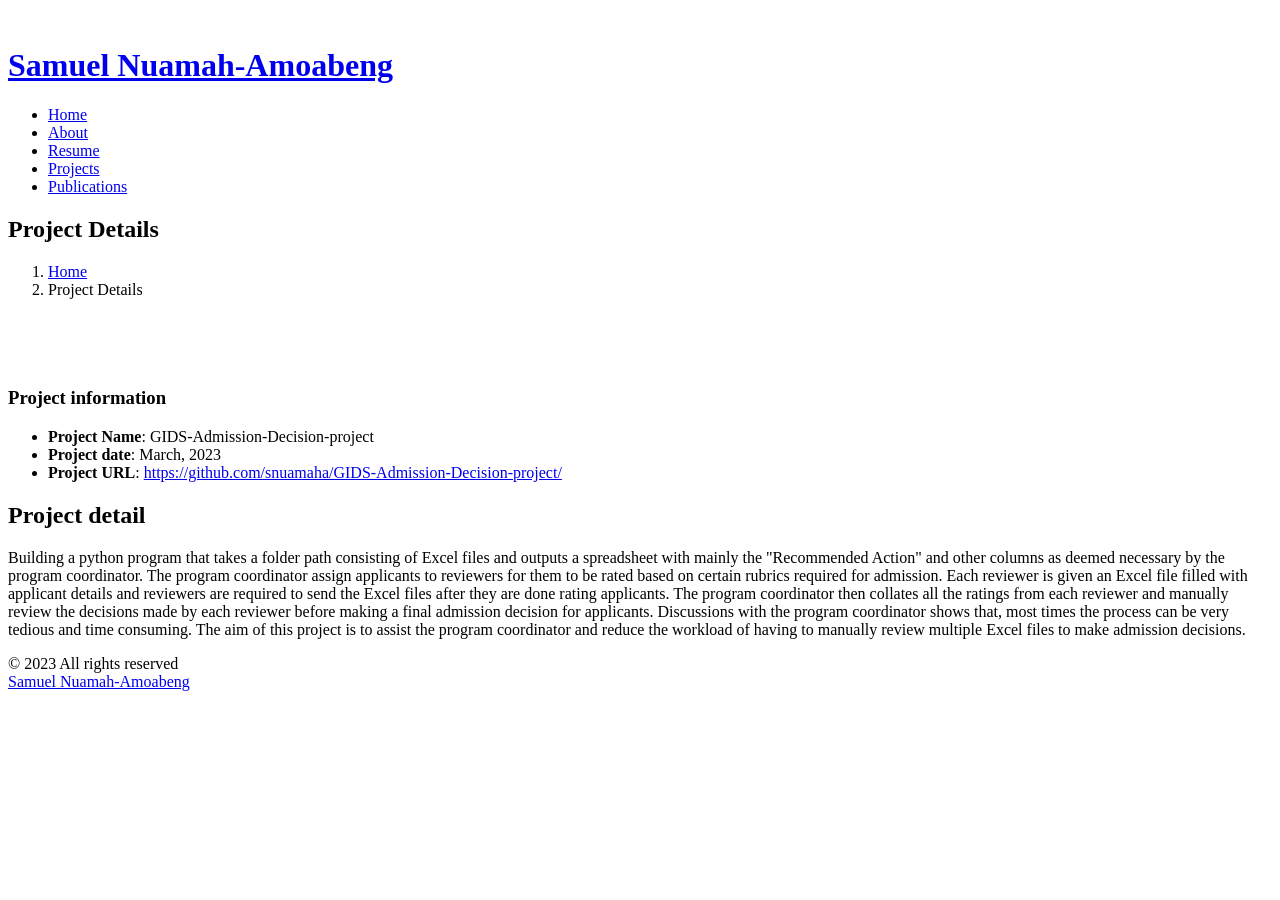
==== portfolio-details.html @ 4b8de4b2 "Add files via upload" ====
<!DOCTYPE html>
<html lang="en">

<head>
  <meta charset="utf-8">
  <meta content="width=device-width, initial-scale=1.0" name="viewport">

  <title>Portfolio Details - iPortfolio Bootstrap Template</title>
  <meta content="" name="description">
  <meta content="" name="keywords">

  <!-- Favicons -->
  <link href="assets/img/favicon.png" rel="icon">
  <link href="assets/img/apple-touch-icon.png" rel="apple-touch-icon">

  <!-- Google Fonts -->
  <link href="https://fonts.googleapis.com/css?family=Open+Sans:300,300i,400,400i,600,600i,700,700i|Raleway:300,300i,400,400i,500,500i,600,600i,700,700i|Poppins:300,300i,400,400i,500,500i,600,600i,700,700i" rel="stylesheet">

  <!-- Vendor CSS Files -->
  <link href="assets/vendor/aos/aos.css" rel="stylesheet">
  <link href="assets/vendor/bootstrap/css/bootstrap.min.css" rel="stylesheet">
  <link href="assets/vendor/bootstrap-icons/bootstrap-icons.css" rel="stylesheet">
  <link href="assets/vendor/boxicons/css/boxicons.min.css" rel="stylesheet">
  <link href="assets/vendor/glightbox/css/glightbox.min.css" rel="stylesheet">
  <link href="assets/vendor/swiper/swiper-bundle.min.css" rel="stylesheet">

  <!-- Template Main CSS File -->
  <link href="assets/css/style.css" rel="stylesheet">

  <!-- =======================================================
  * Template Name: iPortfolio
  * Updated: May 30 2023 with Bootstrap v5.3.0
  * Template URL: https://bootstrapmade.com/iportfolio-bootstrap-portfolio-websites-template/
  * Author: BootstrapMade.com
  * License: https://bootstrapmade.com/license/
  ======================================================== -->
</head>

<body>

  <!-- ======= Mobile nav toggle button ======= -->
  <i class="bi bi-list mobile-nav-toggle d-xl-none"></i>

  <!-- ======= Header ======= -->
  <header id="header">
    <div class="d-flex flex-column">

      <div class="profile">
        <img src="assets/img/profile-img.jpg" alt="" class="img-fluid rounded-circle">
        <h1 class="text-light"><a href="index.html">Samuel Nuamah-Amoabeng</a></h1>
        <div class="social-links mt-3 text-center">
          <a href="#" class="twitter"><i class="bx bxl-twitter"></i></a>
          <!-- <a href="#" class="facebook"><i class="bx bxl-facebook"></i></a> -->
          <a href="#" class="instagram"><i class="bx bxl-instagram"></i></a>
          <!-- <a href="#" class="google-plus"><i class="bx bxl-skype"></i></a> -->
          <a href="#" class="linkedin"><i class="bx bxl-linkedin"></i></a>
        </div>
      </div>

      <nav id="navbar" class="nav-menu navbar">
        <ul>
          <li><a href="#hero" class="nav-link scrollto active"><i class="bx bx-home"></i> <span>Home</span></a></li>
          <li><a href="#about" class="nav-link scrollto"><i class="bx bx-user"></i> <span>About</span></a></li>
          <li><a href="#resume" class="nav-link scrollto"><i class="bx bx-file-blank"></i> <span>Resume</span></a></li>
          <li><a href="#projects" class="nav-link scrollto"><i class="bx bx-book-content"></i> <span>Projects</span></a></li>
          <li><a href="#publications" class="nav-link scrollto"><i class="bx bx-server"></i> <span>Publications</span></a></li>
          <!-- <li><a href="#contact" class="nav-link scrollto"><i class="bx bx-envelope"></i> <span>Contact</span></a></li> -->
        </ul>
      </nav><!-- .nav-menu -->
    </div>
  </header><!-- End Header -->

  <main id="main">

    <!-- ======= Breadcrumbs ======= -->
    <section id="breadcrumbs" class="breadcrumbs">
      <div class="container">

        <div class="d-flex justify-content-between align-items-center">
          <h2>Project Details</h2>
          <ol>
            <li><a href="index.html">Home</a></li>
            <li>Project Details</li>
          </ol>
        </div>

      </div>
    </section><!-- End Breadcrumbs -->

    <!-- ======= Portfolio Details Section ======= -->
    <section id="projects-details" class="projects-details">
      <div class="container">

        <div class="row gy-4">

            <div class="col-lg-8">
            <div class="projects-details-slider swiper">
              <div class="swiper-wrapper align-items-center">

                <div class="swiper-slide">
                  <img src="assets/img/portfolio/portfolio-details-1.jpg" alt="">
                </div>

                <div class="swiper-slide">
                  <img src="assets/img/portfolio/portfolio-details-2.jpg" alt="">
                </div>

                <div class="swiper-slide">
                  <img src="assets/img/portfolio/portfolio-details-3.jpg" alt="">
                </div>

              </div>
              <div class="swiper-pagination"></div>
            </div>
          </div>

          <div class="col-lg-4">
            <div class="projects-info">
              <h3>Project information</h3>
              <ul>
                <li><strong>Project Name</strong>: GIDS-Admission-Decision-project</li>
                <!-- <li><strong>Client</strong>: Goergen Institute of Data Science</li> -->
                <li><strong>Project date</strong>: March, 2023</li>
                <li><strong>Project URL</strong>: <a href="#">https://github.com/snuamaha/GIDS-Admission-Decision-project/</a></li>
              </ul>
            </div>
            <div class="projects-description">
              <h2>Project detail</h2>
              <p>Building a python program that takes a folder path consisting of Excel files and outputs a spreadsheet with mainly the "Recommended Action" and other columns as deemed necessary by the program coordinator. The program coordinator assign applicants to reviewers for them to be rated based on certain rubrics required for admission. Each reviewer is given an Excel file filled with applicant details and reviewers are required to send the Excel files after they are done rating applicants. The program coordinator then collates all the ratings from each reviewer and manually review the decisions made by each reviewer before making a final admission decision for applicants. Discussions with the program coordinator shows that, most times the process can be very tedious and time consuming. The aim of this project is to assist the program coordinator and reduce the workload of having to manually review multiple Excel files to make admission decisions.
              </p>
            </div>
          </div>

          <!-- <div class="col-lg-4">
            <div class="projects-info">
              <h3>Project information</h3>
              <ul>
                <li><strong>Project Name</strong>: Credit Risk Analysis</li>
                <li><strong>Client</strong>: Goergen Institute of Data Science</li> -->
                <!-- <li><strong>Project date</strong>: March, 2023</li>
                <li><strong>Project URL</strong>: <a href="#">https://github.com/snuamaha/University-of-Rochester/</a></li>
              </ul>
            </div>
            <div class="projects-description">
              <h2>Project detail</h2>
              <p>Building a python program that takes a folder path consisting of Excel files and outputs a spreadsheet with mainly the "Recommended Action" and other columns as deemed necessary by the program coordinator. The program coordinator assign applicants to reviewers for them to be rated based on certain rubrics required for admission. Each reviewer is given an Excel file filled with applicant details and reviewers are required to send the Excel files after they are done rating applicants. The program coordinator then collates all the ratings from each reviewer and manually review the decisions made by each reviewer before making a final admission decision for applicants. Discussions with the program coordinator shows that, most times the process can be very tedious and time consuming. The aim of this project is to assist the program coordinator and reduce the workload of having to manually review multiple Excel files to make admission decisions.
              </p>
            </div>
          </div> --> 
        </div> 

      </div>
    </section> 
  </main><!-- End #main -->

  <!-- ======= Footer ======= -->
  <footer id="footer">
    <div class="container">
      <div class="contact-info">
        <div class="row">
          <div class="col-lg-5 d-flex align-items-stretch">
            <div class="info"> 
              <!-- Contact Information -->
              <div class="email">
                <!-- <a href="mailto:snuamaha@ur.rochester.edu"> -->
                  <i class="bi bi-envelope"></i>
                  <!-- <h4>Email:</h4> -->
                  <!-- <p>snuamaha@ur.rochester.edu</p> -->
                </a>
              </div>
              
              <div class="linkedin">
                <a href="https://www.linkedin.com/in/samuel-nuamah-amoabeng-659468151/">
                  <i class="bi bi-linkedin"></i>
                  <!-- <h4>LinkedIn:</h4> -->
                  <!-- <p>LinkedIn Profile</p> -->
                </a>
              </div>
              
              <div class="GitHub">
                <a href="https://github.com/snuamaha/">
                  <i class="bi bi-github"></i>
                  <!-- <h4>GitHub:</h4> -->
                  <!-- <p>GitHub Profile</p> -->
                </a>
              </div>
            </div>
          </div>
  
          <!-- Footer Content -->
          <div class="col-lg-7">
            <div class="row">
              <div class="col-md-6">
                <!-- Footer content goes here -->
              </div>
              <div class="col-md-6">
                <!-- Footer content goes here -->
              </div>
            </div>
          </div>
        </div>
      </div>
      <div class="copyright">
        &copy; 2023 All rights reserved <strong><span></span></strong>
      </div>
      <div class="credits">
        <!-- &copy; 2023 All rights reserved <strong><span></span></strong> -->
        <!-- All the links in the footer should remain intact. -->
        <!-- You can delete the links only if you purchased the pro version. -->
        <!-- Licensing information: https://bootstrapmade.com/license/ -->
        <!-- Purchase the pro version with working PHP/AJAX contact form: https://bootstrapmade.com/iportfolio-bootstrap-portfolio-websites-template/ -->
        <a href="index.html">Samuel Nuamah-Amoabeng </a>
      </div>
    </div>
  </footer><!-- End  Footer -->

  <a href="#" class="back-to-top d-flex align-items-center justify-content-center"><i class="bi bi-arrow-up-short"></i></a>

  <!-- Vendor JS Files -->
  <!-- <script src="assets/vendor/purecounter/purecounter_vanilla.js"></script>
  <script src="assets/vendor/aos/aos.js"></script>
  <script src="assets/vendor/bootstrap/js/bootstrap.bundle.min.js"></script>
  <script src="assets/vendor/glightbox/js/glightbox.min.js"></script>
  <script src="assets/vendor/isotope-layout/isotope.pkgd.min.js"></script>
  <script src="assets/vendor/swiper/swiper-bundle.min.js"></script>
  <script src="assets/vendor/typed.js/typed.umd.js"></script>
  <script src="assets/vendor/waypoints/noframework.waypoints.js"></script>
  <script src="assets/vendor/php-email-form/validate.js"></script> -->

  <!-- Template Main JS File -->
  <!-- <script src="assets/js/main.js"></script> -->

</body>

</html>
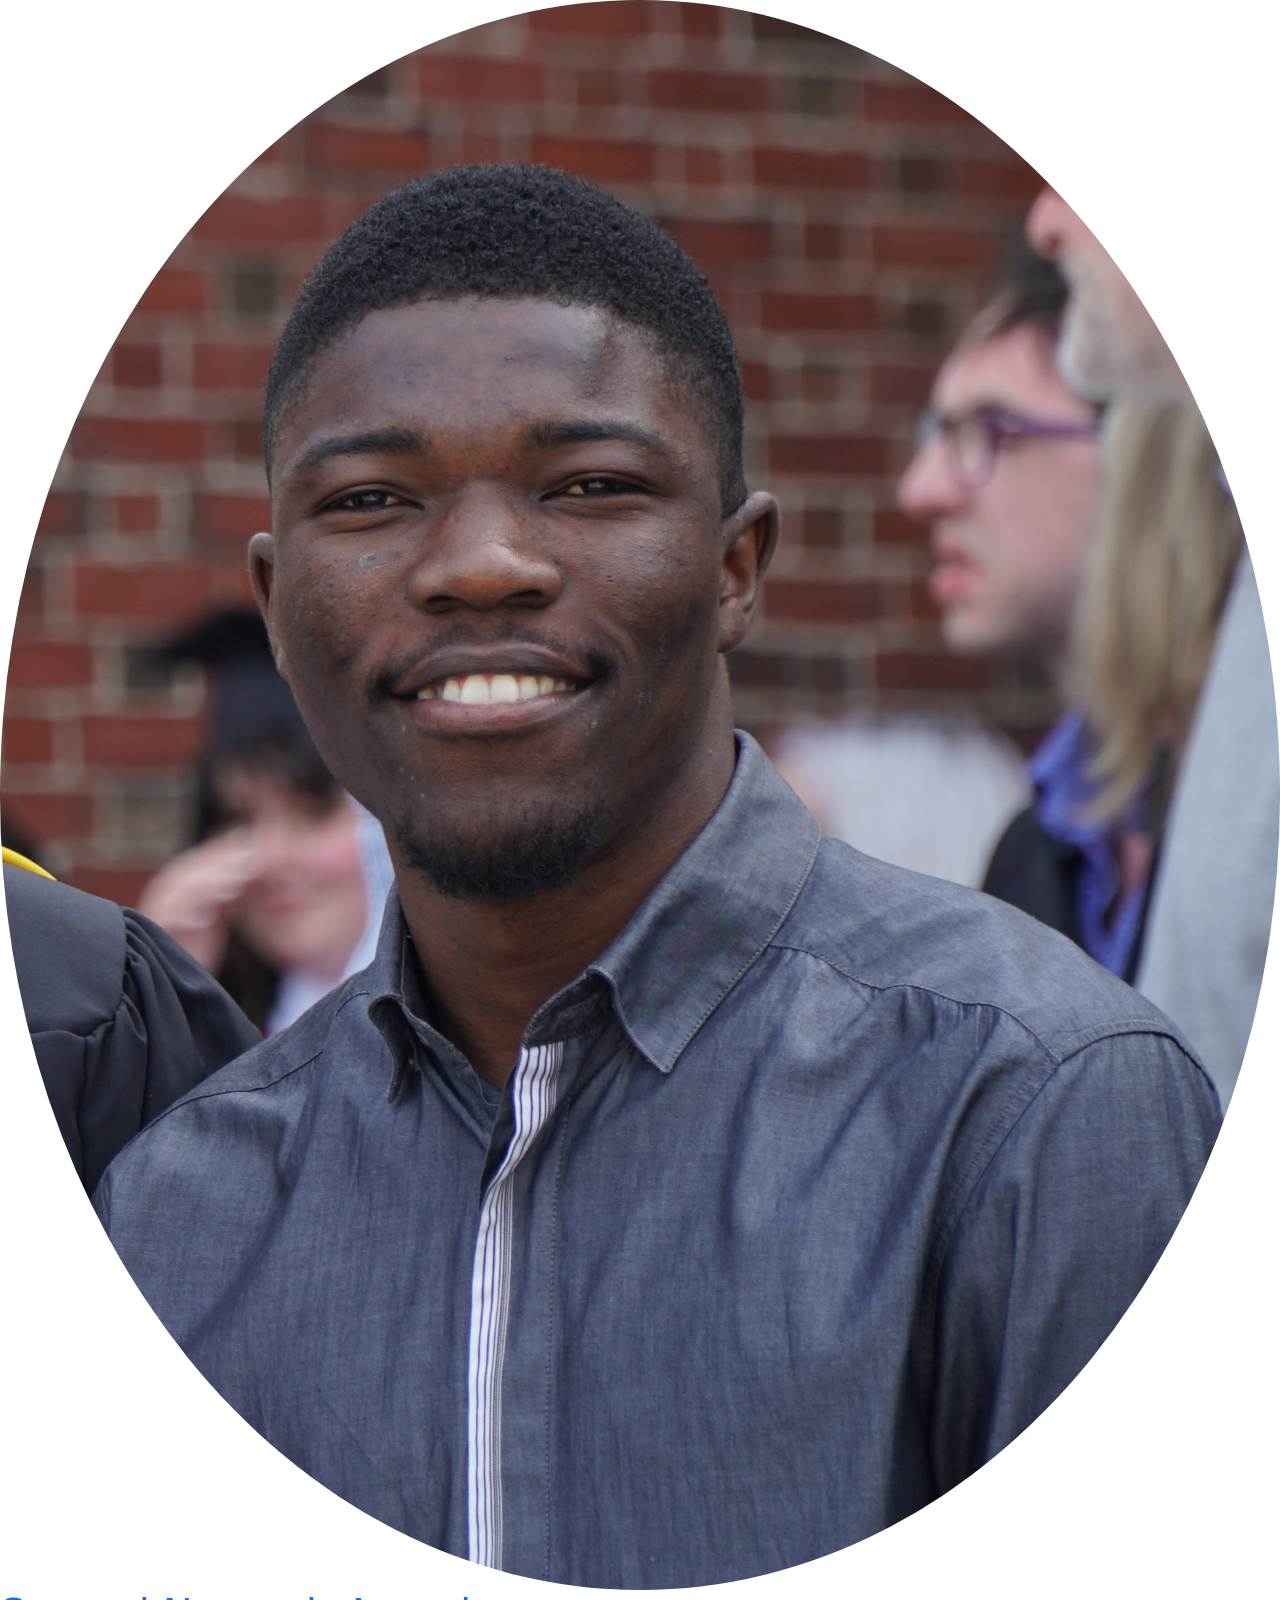
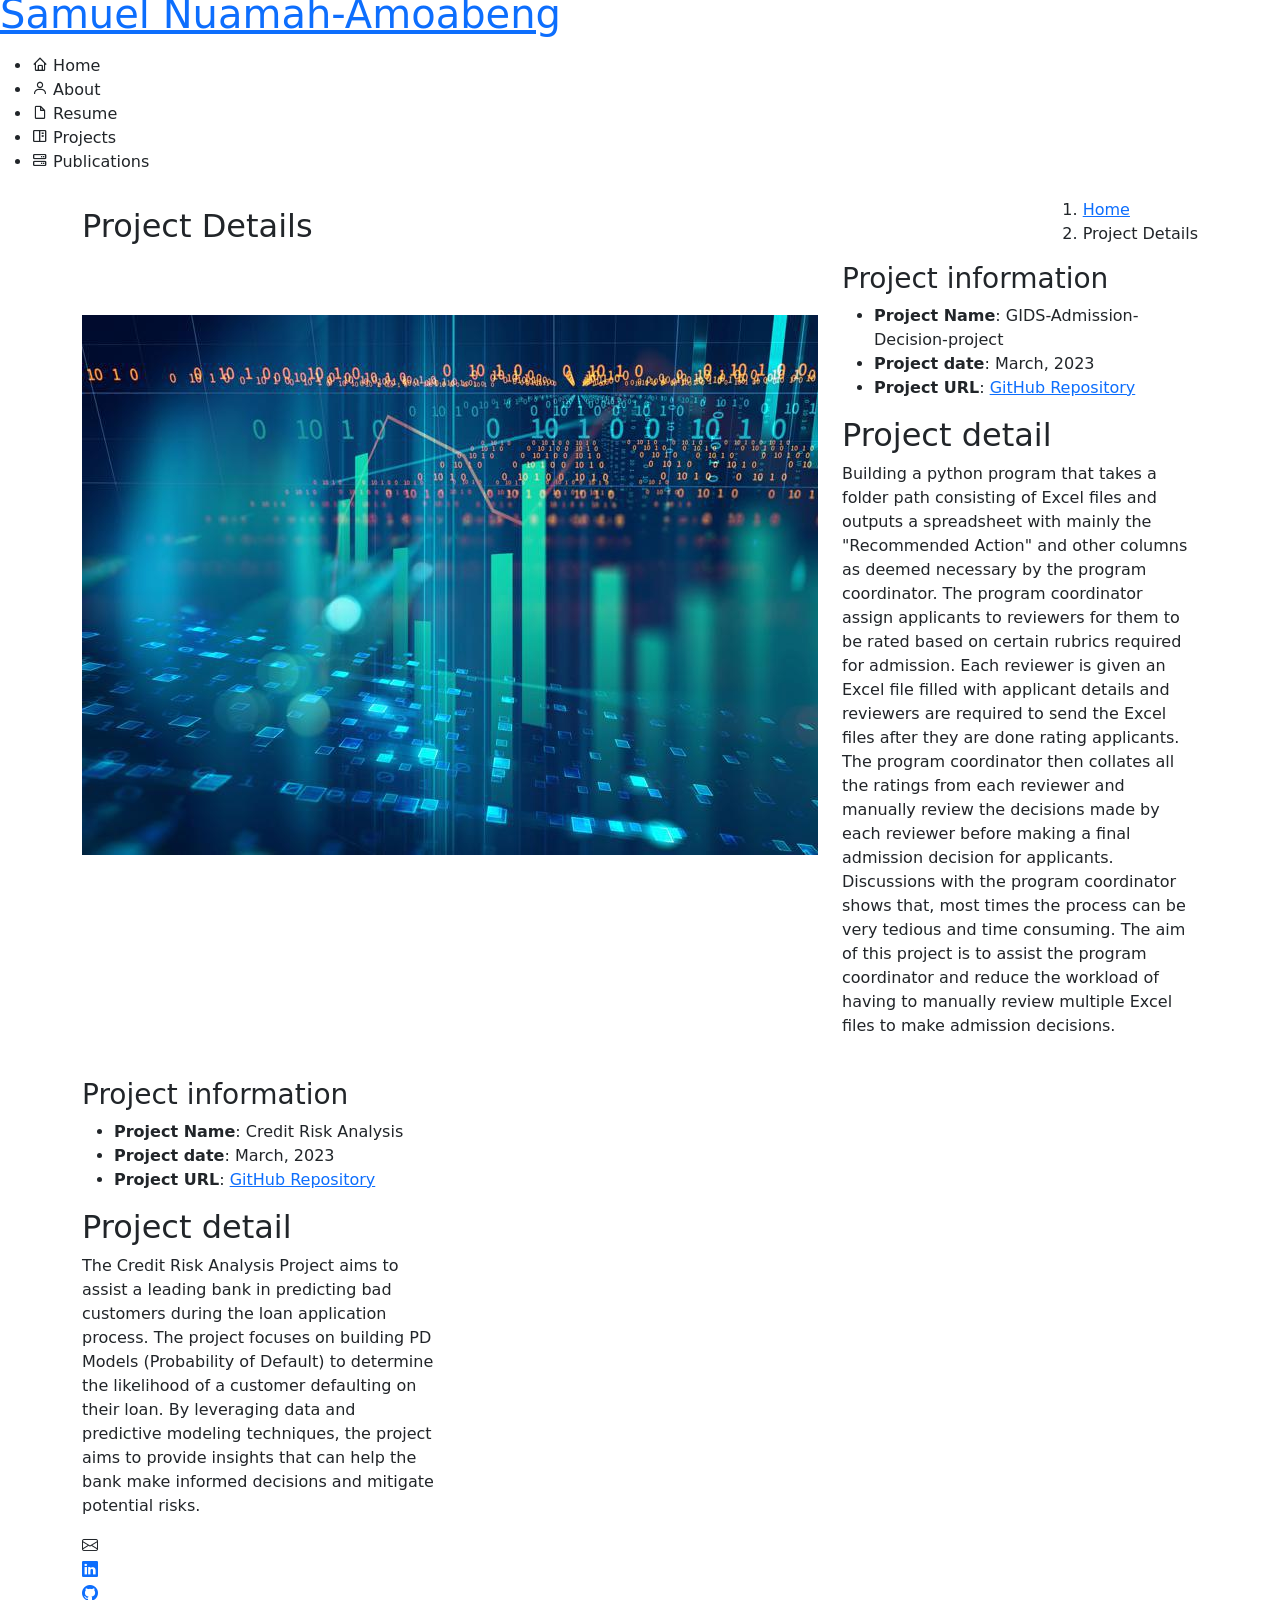
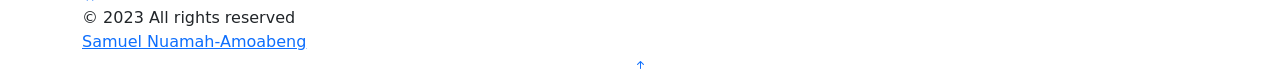
==== commit f3cba563: "Updates" ====
--- a/portfolio-details.html
+++ b/portfolio-details.html
@@ -48,13 +48,13 @@
       <div class="profile">
         <img src="assets/img/profile-img.jpg" alt="" class="img-fluid rounded-circle">
         <h1 class="text-light"><a href="index.html">Samuel Nuamah-Amoabeng</a></h1>
-        <div class="social-links mt-3 text-center">
+        <!-- <div class="social-links mt-3 text-center">
           <a href="#" class="twitter"><i class="bx bxl-twitter"></i></a>
-          <!-- <a href="#" class="facebook"><i class="bx bxl-facebook"></i></a> -->
-          <a href="#" class="instagram"><i class="bx bxl-instagram"></i></a>
-          <!-- <a href="#" class="google-plus"><i class="bx bxl-skype"></i></a> -->
-          <a href="#" class="linkedin"><i class="bx bxl-linkedin"></i></a>
-        </div>
+          <a href="#" class="facebook"><i class="bx bxl-facebook"></i></a> 
+           <a href="#" class="instagram"><i class="bx bxl-instagram"></i></a>
+           <a href="#" class="google-plus"><i class="bx bxl-skype"></i></a> 
+          <a href="#" class="linkedin"><i class="bx bxl-linkedin"></i></a> 
+        </div> -->
       </div>
 
       <nav id="navbar" class="nav-menu navbar">
@@ -121,7 +121,7 @@
                 <li><strong>Project Name</strong>: GIDS-Admission-Decision-project</li>
                 <!-- <li><strong>Client</strong>: Goergen Institute of Data Science</li> -->
                 <li><strong>Project date</strong>: March, 2023</li>
-                <li><strong>Project URL</strong>: <a href="#">https://github.com/snuamaha/GIDS-Admission-Decision-project/</a></li>
+                <li><strong>Project URL</strong>: <a href="https://github.com/snuamaha/GIDS-Admission-Decision-project" target="_blank">GitHub Repository</a></li>
               </ul>
             </div>
             <div class="projects-description">
@@ -131,22 +131,22 @@
             </div>
           </div>
 
-          <!-- <div class="col-lg-4">
+          <div class="col-lg-4">
             <div class="projects-info">
               <h3>Project information</h3>
               <ul>
                 <li><strong>Project Name</strong>: Credit Risk Analysis</li>
-                <li><strong>Client</strong>: Goergen Institute of Data Science</li> -->
-                <!-- <li><strong>Project date</strong>: March, 2023</li>
-                <li><strong>Project URL</strong>: <a href="#">https://github.com/snuamaha/University-of-Rochester/</a></li>
+                <!-- <li><strong>Client</strong>: Goergen Institute of Data Science</li> -->
+                <li><strong>Project date</strong>: March, 2023</li>
+                <li><strong>Project URL</strong>: <a href= "https://github.com/snuamaha/Credit-Risk-Analyis" target="_blank">GitHub Repository</a></li>
               </ul>
             </div>
             <div class="projects-description">
               <h2>Project detail</h2>
-              <p>Building a python program that takes a folder path consisting of Excel files and outputs a spreadsheet with mainly the "Recommended Action" and other columns as deemed necessary by the program coordinator. The program coordinator assign applicants to reviewers for them to be rated based on certain rubrics required for admission. Each reviewer is given an Excel file filled with applicant details and reviewers are required to send the Excel files after they are done rating applicants. The program coordinator then collates all the ratings from each reviewer and manually review the decisions made by each reviewer before making a final admission decision for applicants. Discussions with the program coordinator shows that, most times the process can be very tedious and time consuming. The aim of this project is to assist the program coordinator and reduce the workload of having to manually review multiple Excel files to make admission decisions.
+              <p>The Credit Risk Analysis Project aims to assist a leading bank in predicting bad customers during the loan application process. The project focuses on building PD Models (Probability of Default) to determine the likelihood of a customer defaulting on their loan. By leveraging data and predictive modeling techniques, the project aims to provide insights that can help the bank make informed decisions and mitigate potential risks.
               </p>
             </div>
-          </div> --> 
+          </div>
         </div> 
 
       </div>
--- a/assets/css/style.css
+++ b/assets/css/style.css
@@ -0,0 +1,1106 @@
+/**
+* Template Name: iPortfolio
+* Updated: May 30 2023 with Bootstrap v5.3.0
+* Template URL: https://bootstrapmade.com/iportfolio-bootstrap-portfolio-websites-template/
+* Author: BootstrapMade.com
+* License: https://bootstrapmade.com/license/
+*/
+
+/*--------------------------------------------------------------
+# General
+--------------------------------------------------------------*/
+body {
+  font-family: "Open Sans", sans-serif;
+  color: #272829;
+}
+
+a {
+  color: #149ddd;
+  text-decoration: none;
+}
+
+a:hover {
+  color: #37b3ed;
+  text-decoration: none;
+}
+
+h1,
+h2,
+h3,
+h4,
+h5,
+h6 {
+  font-family: "Raleway", sans-serif;
+}
+
+/*--------------------------------------------------------------
+# Back to top button
+--------------------------------------------------------------*/
+.back-to-top {
+  position: fixed;
+  visibility: hidden;
+  opacity: 0;
+  right: 15px;
+  bottom: 15px;
+  z-index: 996;
+  background: #149ddd;
+  width: 40px;
+  height: 40px;
+  border-radius: 50px;
+  transition: all 0.4s;
+}
+
+.back-to-top i {
+  font-size: 28px;
+  color: #fff;
+  line-height: 0;
+}
+
+.back-to-top:hover {
+  background: #2eafec;
+  color: #fff;
+}
+
+.back-to-top.active {
+  visibility: visible;
+  opacity: 1;
+}
+
+/*--------------------------------------------------------------
+# Header
+--------------------------------------------------------------*/
+#header {
+  position: fixed;
+  top: 0;
+  left: 0;
+  bottom: 0;
+  width: 300px;
+  transition: all ease-in-out 0.5s;
+  z-index: 9997;
+  transition: all 0.5s;
+  padding: 0 15px;
+  background: #040b14;
+  overflow-y: auto;
+}
+
+#header .profile img {
+  margin: 15px auto;
+  display: block;
+  width: 120px;
+  border: 8px solid #2c2f3f;
+}
+
+#header .profile h1 {
+  font-size: 24px;
+  margin: 0;
+  padding: 0;
+  font-weight: 600;
+  -moz-text-align-last: center;
+  text-align-last: center;
+  font-family: "Poppins", sans-serif;
+}
+
+#header .profile h1 a,
+#header .profile h1 a:hover {
+  color: #fff;
+  text-decoration: none;
+}
+
+#header .profile .social-links a {
+  font-size: 18px;
+  display: inline-block;
+  background: #212431;
+  color: #fff;
+  line-height: 1;
+  padding: 8px 0;
+  margin-right: 4px;
+  border-radius: 50%;
+  text-align: center;
+  width: 36px;
+  height: 36px;
+  transition: 0.3s;
+}
+
+#header .profile .social-links a:hover {
+  background: #149ddd;
+  color: #fff;
+  text-decoration: none;
+}
+
+#main {
+  margin-left: 300px;
+}
+
+.container,
+.container-fluid {
+  padding-left: 30px;
+  padding-right: 30px;
+}
+
+@media (max-width: 1199px) {
+  #header {
+    left: -300px;
+  }
+
+  #main {
+    margin-left: 0;
+  }
+
+  .container,
+  .container-fluid {
+    padding-left: 12px;
+    padding-right: 12px;
+  }
+}
+
+/*--------------------------------------------------------------
+# Navigation Menu
+--------------------------------------------------------------*/
+/* Desktop Navigation */
+.nav-menu {
+  padding: 30px 0 0 0;
+}
+
+.nav-menu * {
+  margin: 0;
+  padding: 0;
+  list-style: none;
+}
+
+.nav-menu>ul>li {
+  position: relative;
+  white-space: nowrap;
+}
+
+.nav-menu a,
+.nav-menu a:focus {
+  display: flex;
+  align-items: center;
+  color: #a8a9b4;
+  padding: 12px 15px;
+  margin-bottom: 8px;
+  transition: 0.3s;
+  font-size: 15px;
+}
+
+.nav-menu a i,
+.nav-menu a:focus i {
+  font-size: 24px;
+  padding-right: 8px;
+  color: #6f7180;
+}
+
+.nav-menu a:hover,
+.nav-menu .active,
+.nav-menu .active:focus,
+.nav-menu li:hover>a {
+  text-decoration: none;
+  color: #fff;
+}
+
+.nav-menu a:hover i,
+.nav-menu .active i,
+.nav-menu .active:focus i,
+.nav-menu li:hover>a i {
+  color: #149ddd;
+}
+
+/* Mobile Navigation */
+.mobile-nav-toggle {
+  position: fixed;
+  right: 15px;
+  top: 15px;
+  z-index: 9998;
+  border: 0;
+  font-size: 24px;
+  transition: all 0.4s;
+  outline: none !important;
+  background-color: #149ddd;
+  color: #fff;
+  width: 40px;
+  height: 40px;
+  display: inline-flex;
+  align-items: center;
+  justify-content: center;
+  line-height: 0;
+  border-radius: 50px;
+  cursor: pointer;
+}
+
+.mobile-nav-active {
+  overflow: hidden;
+}
+
+.mobile-nav-active #header {
+  left: 0;
+}
+
+/*--------------------------------------------------------------
+# Hero Section
+--------------------------------------------------------------*/
+#hero {
+  width: 100%;
+  height: 100vh;
+  background: url("../img/hero-bg.jpg") top center;
+  background-size: cover;
+}
+
+#hero:before {
+  content: "";
+  background: rgba(5, 13, 24, 0.3);
+  position: absolute;
+  bottom: 0;
+  top: 0;
+  left: 0;
+  right: 0;
+  z-index: 1;
+}
+
+#hero .hero-container {
+  position: relative;
+  z-index: 2;
+  min-width: 300px;
+}
+
+#hero h1 {
+  margin: 0 0 10px 0;
+  font-size: 64px;
+  font-weight: 700;
+  line-height: 56px;
+  color: #fff;
+}
+
+#hero p {
+  color: #fff;
+  margin-bottom: 50px;
+  font-size: 26px;
+  font-family: "Poppins", sans-serif;
+}
+
+#hero p span {
+  color: #fff;
+  padding-bottom: 4px;
+  letter-spacing: 1px;
+  border-bottom: 3px solid #149ddd;
+}
+
+@media (min-width: 1024px) {
+  #hero {
+    background-attachment: fixed;
+  }
+}
+
+@media (max-width: 768px) {
+  #hero h1 {
+    font-size: 28px;
+    line-height: 36px;
+  }
+
+  #hero h2 {
+    font-size: 18px;
+    line-height: 24px;
+    margin-bottom: 30px;
+  }
+}
+
+/*--------------------------------------------------------------
+# Sections General
+--------------------------------------------------------------*/
+section {
+  padding: 60px 0;
+  overflow: hidden;
+}
+
+.section-bg {
+  background: #f5f8fd;
+}
+
+.section-title {
+  padding-bottom: 30px;
+}
+
+.section-title h2 {
+  font-size: 32px;
+  font-weight: bold;
+  margin-bottom: 20px;
+  padding-bottom: 20px;
+  position: relative;
+  color: #173b6c;
+}
+
+.section-title h2::after {
+  content: "";
+  position: absolute;
+  display: block;
+  width: 50px;
+  height: 3px;
+  background: #149ddd;
+  bottom: 0;
+  left: 0;
+}
+
+.section-title p {
+  margin-bottom: 0;
+}
+
+/*--------------------------------------------------------------
+# About
+--------------------------------------------------------------*/
+.about .content h3 {
+  font-weight: 700;
+  font-size: 26px;
+  color: #173b6c;
+}
+
+.about .content ul {
+  list-style: none;
+  padding: 0;
+}
+
+.about .content ul li {
+  margin-bottom: 20px;
+  display: flex;
+  align-items: center;
+}
+
+.about .content ul strong {
+  margin-right: 10px;
+}
+
+.about .content ul i {
+  font-size: 16px;
+  margin-right: 5px;
+  color: #149ddd;
+  line-height: 0;
+}
+
+.about .content p:last-child {
+  margin-bottom: 0;
+}
+
+/*--------------------------------------------------------------
+# Facts
+--------------------------------------------------------------*/
+.facts {
+  padding-bottom: 30px;
+}
+
+.facts .count-box {
+  padding: 30px;
+  width: 100%;
+}
+
+.facts .count-box i {
+  display: block;
+  font-size: 44px;
+  color: #149ddd;
+  float: left;
+  line-height: 0;
+}
+
+.facts .count-box span {
+  font-size: 48px;
+  line-height: 40px;
+  display: block;
+  font-weight: 700;
+  color: #050d18;
+  margin-left: 60px;
+}
+
+.facts .count-box p {
+  padding: 15px 0 0 0;
+  margin: 0 0 0 60px;
+  font-family: "Raleway", sans-serif;
+  font-size: 14px;
+  color: #122f57;
+}
+
+.facts .count-box a {
+  font-weight: 600;
+  display: block;
+  margin-top: 20px;
+  color: #122f57;
+  font-size: 15px;
+  font-family: "Poppins", sans-serif;
+  transition: ease-in-out 0.3s;
+}
+
+.facts .count-box a:hover {
+  color: #1f5297;
+}
+
+/*--------------------------------------------------------------
+# Akills
+--------------------------------------------------------------*/
+.skills .progress {
+  height: 60px;
+  display: block;
+  background: none;
+  border-radius: 0;
+}
+
+.skills .progress .skill {
+  padding: 0;
+  margin: 0 0 6px 0;
+  text-transform: uppercase;
+  display: block;
+  font-weight: 600;
+  font-family: "Poppins", sans-serif;
+  color: #050d18;
+}
+
+.skills .progress .skill .val {
+  float: right;
+  font-style: normal;
+}
+
+.skills .progress-bar-wrap {
+  background: #dce8f8;
+  height: 10px;
+}
+
+.skills .progress-bar {
+  width: 1px;
+  height: 10px;
+  transition: 0.9s;
+  background-color: #149ddd;
+}
+
+/*--------------------------------------------------------------
+# Resume
+--------------------------------------------------------------*/
+.resume .resume-title {
+  font-size: 26px;
+  font-weight: 700;
+  margin-top: 20px;
+  margin-bottom: 20px;
+  color: #050d18;
+}
+
+.resume .resume-item {
+  padding: 0 0 20px 20px;
+  margin-top: -2px;
+  border-left: 2px solid #1f5297;
+  position: relative;
+}
+
+.resume .resume-item h4 {
+  line-height: 18px;
+  font-size: 18px;
+  font-weight: 600;
+  text-transform: uppercase;
+  font-family: "Poppins", sans-serif;
+  color: #050d18;
+  margin-bottom: 10px;
+}
+
+.resume .resume-item h5 {
+  font-size: 16px;
+  background: #e4edf9;
+  padding: 5px 15px;
+  display: inline-block;
+  font-weight: 600;
+  margin-bottom: 10px;
+}
+
+.resume .resume-item ul {
+  padding-left: 20px;
+}
+
+.resume .resume-item ul li {
+  padding-bottom: 10px;
+}
+
+.resume .resume-item:last-child {
+  padding-bottom: 0;
+}
+
+.resume .resume-item::before {
+  content: "";
+  position: absolute;
+  width: 16px;
+  height: 16px;
+  border-radius: 50px;
+  left: -9px;
+  top: 0;
+  background: #fff;
+  border: 2px solid #1f5297;
+}
+
+/*--------------------------------------------------------------
+# Portfolio
+--------------------------------------------------------------*/
+.portfolio .portfolio-item {
+  margin-bottom: 30px;
+}
+
+.portfolio #portfolio-flters {
+  padding: 0;
+  margin: 0 auto 35px auto;
+  list-style: none;
+  text-align: center;
+  background: #fff;
+  border-radius: 50px;
+  padding: 2px 15px;
+}
+
+.portfolio #portfolio-flters li {
+  cursor: pointer;
+  display: inline-block;
+  padding: 10px 15px 8px 15px;
+  font-size: 14px;
+  font-weight: 600;
+  line-height: 1;
+  text-transform: uppercase;
+  color: #272829;
+  margin-bottom: 5px;
+  transition: all 0.3s ease-in-out;
+}
+
+.portfolio #portfolio-flters li:hover,
+.portfolio #portfolio-flters li.filter-active {
+  color: #149ddd;
+}
+
+.portfolio #portfolio-flters li:last-child {
+  margin-right: 0;
+}
+
+.portfolio .portfolio-wrap {
+  transition: 0.3s;
+  position: relative;
+  overflow: hidden;
+  z-index: 1;
+}
+
+.portfolio .portfolio-wrap::before {
+  content: "";
+  background: rgba(255, 255, 255, 0.5);
+  position: absolute;
+  left: 0;
+  right: 0;
+  top: 0;
+  bottom: 0;
+  transition: all ease-in-out 0.3s;
+  z-index: 2;
+  opacity: 0;
+}
+
+.portfolio .portfolio-wrap .portfolio-links {
+  opacity: 1;
+  left: 0;
+  right: 0;
+  bottom: -60px;
+  z-index: 3;
+  position: absolute;
+  transition: all ease-in-out 0.3s;
+  display: flex;
+  justify-content: center;
+}
+
+.portfolio .portfolio-wrap .portfolio-links a {
+  color: #fff;
+  font-size: 28px;
+  text-align: center;
+  background: rgba(20, 157, 221, 0.75);
+  transition: 0.3s;
+  width: 50%;
+}
+
+.portfolio .portfolio-wrap .portfolio-links a:hover {
+  background: rgba(20, 157, 221, 0.95);
+}
+
+.portfolio .portfolio-wrap .portfolio-links a+a {
+  border-left: 1px solid #37b3ed;
+}
+
+.portfolio .portfolio-wrap:hover::before {
+  top: 0;
+  left: 0;
+  right: 0;
+  bottom: 0;
+  opacity: 1;
+}
+
+.portfolio .portfolio-wrap:hover .portfolio-links {
+  opacity: 1;
+  bottom: 0;
+}
+
+/*--------------------------------------------------------------
+# Portfolio Details
+--------------------------------------------------------------*/
+.portfolio-details {
+  padding-top: 40px;
+}
+
+.portfolio-details .portfolio-details-slider img {
+  width: 100%;
+}
+
+.portfolio-details .portfolio-details-slider .swiper-pagination {
+  margin-top: 20px;
+  position: relative;
+}
+
+.portfolio-details .portfolio-details-slider .swiper-pagination .swiper-pagination-bullet {
+  width: 12px;
+  height: 12px;
+  background-color: #fff;
+  opacity: 1;
+  border: 1px solid #149ddd;
+}
+
+.portfolio-details .portfolio-details-slider .swiper-pagination .swiper-pagination-bullet-active {
+  background-color: #149ddd;
+}
+
+.portfolio-details .portfolio-info {
+  padding: 30px;
+  box-shadow: 0px 0 30px rgba(5, 13, 24, 0.08);
+}
+
+.portfolio-details .portfolio-info h3 {
+  font-size: 22px;
+  font-weight: 700;
+  margin-bottom: 20px;
+  padding-bottom: 20px;
+  border-bottom: 1px solid #eee;
+}
+
+.portfolio-details .portfolio-info ul {
+  list-style: none;
+  padding: 0;
+  font-size: 15px;
+}
+
+.portfolio-details .portfolio-info ul li+li {
+  margin-top: 10px;
+}
+
+.portfolio-details .portfolio-description {
+  padding-top: 30px;
+}
+
+.portfolio-details .portfolio-description h2 {
+  font-size: 26px;
+  font-weight: 700;
+  margin-bottom: 20px;
+}
+
+.portfolio-details .portfolio-description p {
+  padding: 0;
+}
+
+/*--------------------------------------------------------------
+# Services
+--------------------------------------------------------------*/
+.services .icon-box {
+  margin-bottom: 20px;
+}
+
+.services .icon {
+  float: left;
+  display: flex;
+  align-items: center;
+  justify-content: center;
+  width: 54px;
+  height: 54px;
+  background: #149ddd;
+  border-radius: 50%;
+  transition: 0.5s;
+  border: 1px solid #149ddd;
+}
+
+.services .icon i {
+  color: #fff;
+  font-size: 24px;
+  line-height: 0;
+}
+
+.services .icon-box:hover .icon {
+  background: #fff;
+}
+
+.services .icon-box:hover .icon i {
+  color: #149ddd;
+}
+
+.services .title {
+  margin-left: 80px;
+  font-weight: 700;
+  margin-bottom: 15px;
+  font-size: 18px;
+}
+
+.services .title a {
+  color: #343a40;
+}
+
+.services .title a:hover {
+  color: #149ddd;
+}
+
+.services .description {
+  margin-left: 80px;
+  line-height: 24px;
+  font-size: 14px;
+}
+
+/*--------------------------------------------------------------
+# Testimonials
+--------------------------------------------------------------*/
+.testimonials .testimonials-carousel,
+.testimonials .testimonials-slider {
+  overflow: hidden;
+}
+
+.testimonials .testimonial-item {
+  box-sizing: content-box;
+  text-align: center;
+  min-height: 320px;
+}
+
+.testimonials .testimonial-item .testimonial-img {
+  width: 90px;
+  border-radius: 50%;
+  margin: 0 auto;
+}
+
+.testimonials .testimonial-item h3 {
+  font-size: 18px;
+  font-weight: bold;
+  margin: 10px 0 5px 0;
+  color: #111;
+}
+
+.testimonials .testimonial-item h4 {
+  font-size: 14px;
+  color: #999;
+  margin: 0;
+}
+
+.testimonials .testimonial-item .quote-icon-left,
+.testimonials .testimonial-item .quote-icon-right {
+  color: #c3e8fa;
+  font-size: 26px;
+}
+
+.testimonials .testimonial-item .quote-icon-left {
+  display: inline-block;
+  left: -5px;
+  position: relative;
+}
+
+.testimonials .testimonial-item .quote-icon-right {
+  display: inline-block;
+  right: -5px;
+  position: relative;
+  top: 10px;
+}
+
+.testimonials .testimonial-item p {
+  font-style: italic;
+  margin: 0 15px 15px 15px;
+  padding: 20px;
+  background: #fff;
+  position: relative;
+  margin-bottom: 35px;
+  border-radius: 6px;
+  box-shadow: 0px 2px 15px rgba(0, 0, 0, 0.1);
+}
+
+.testimonials .testimonial-item p::after {
+  content: "";
+  width: 0;
+  height: 0;
+  border-top: 20px solid #fff;
+  border-right: 20px solid transparent;
+  border-left: 20px solid transparent;
+  position: absolute;
+  bottom: -20px;
+  left: calc(50% - 20px);
+}
+
+.testimonials .swiper-pagination {
+  margin-top: 20px;
+  position: relative;
+}
+
+.testimonials .swiper-pagination .swiper-pagination-bullet {
+  width: 12px;
+  height: 12px;
+  background-color: #fff;
+  opacity: 1;
+  border: 1px solid #149ddd;
+}
+
+.testimonials .swiper-pagination .swiper-pagination-bullet-active {
+  background-color: #149ddd;
+}
+
+/*--------------------------------------------------------------
+# Contact
+--------------------------------------------------------------*/
+.contact {
+  padding-bottom: 130px;
+}
+
+.contact .info {
+  padding: 30px;
+  background: #fff;
+  width: 100%;
+  box-shadow: 0 0 24px 0 rgba(0, 0, 0, 0.12);
+}
+
+.contact .info i {
+  font-size: 20px;
+  color: #149ddd;
+  float: left;
+  width: 44px;
+  height: 44px;
+  background: #dff3fc;
+  display: flex;
+  justify-content: center;
+  align-items: center;
+  border-radius: 50px;
+  transition: all 0.3s ease-in-out;
+}
+
+.contact .info h4 {
+  padding: 0 0 0 60px;
+  font-size: 22px;
+  font-weight: 600;
+  margin-bottom: 5px;
+  color: #050d18;
+}
+
+.contact .info p {
+  padding: 0 0 10px 60px;
+  margin-bottom: 20px;
+  font-size: 14px;
+  color: #173b6c;
+}
+
+.contact .info .email p {
+  padding-top: 5px;
+}
+
+.contact .info .social-links {
+  padding-left: 60px;
+}
+
+.contact .info .social-links a {
+  font-size: 18px;
+  display: inline-block;
+  background: #333;
+  color: #fff;
+  line-height: 1;
+  padding: 8px 0;
+  border-radius: 50%;
+  text-align: center;
+  width: 36px;
+  height: 36px;
+  transition: 0.3s;
+  margin-right: 10px;
+}
+
+.contact .info .social-links a:hover {
+  background: #149ddd;
+  color: #fff;
+}
+
+.contact .info .email:hover i,
+.contact .info .address:hover i,
+.contact .info .phone:hover i {
+  background: #149ddd;
+  color: #fff;
+}
+
+.contact .php-email-form {
+  width: 100%;
+  padding: 30px;
+  background: #fff;
+  box-shadow: 0 0 24px 0 rgba(0, 0, 0, 0.12);
+}
+
+.contact .php-email-form .form-group {
+  padding-bottom: 8px;
+}
+
+.contact .php-email-form .validate {
+  display: none;
+  color: red;
+  margin: 0 0 15px 0;
+  font-weight: 400;
+  font-size: 13px;
+}
+
+.contact .php-email-form .error-message {
+  display: none;
+  color: #fff;
+  background: #ed3c0d;
+  text-align: left;
+  padding: 15px;
+  font-weight: 600;
+}
+
+.contact .php-email-form .error-message br+br {
+  margin-top: 25px;
+}
+
+.contact .php-email-form .sent-message {
+  display: none;
+  color: #fff;
+  background: #18d26e;
+  text-align: center;
+  padding: 15px;
+  font-weight: 600;
+}
+
+.contact .php-email-form .loading {
+  display: none;
+  background: #fff;
+  text-align: center;
+  padding: 15px;
+}
+
+.contact .php-email-form .loading:before {
+  content: "";
+  display: inline-block;
+  border-radius: 50%;
+  width: 24px;
+  height: 24px;
+  margin: 0 10px -6px 0;
+  border: 3px solid #18d26e;
+  border-top-color: #eee;
+  animation: animate-loading 1s linear infinite;
+}
+
+.contact .php-email-form .form-group {
+  margin-bottom: 15px;
+}
+
+.contact .php-email-form label {
+  padding-bottom: 8px;
+}
+
+.contact .php-email-form input,
+.contact .php-email-form textarea {
+  border-radius: 0;
+  box-shadow: none;
+  font-size: 14px;
+}
+
+.contact .php-email-form input {
+  height: 44px;
+}
+
+.contact .php-email-form textarea {
+  padding: 10px 15px;
+}
+
+.contact .php-email-form button[type=submit] {
+  background: #149ddd;
+  border: 0;
+  padding: 10px 24px;
+  color: #fff;
+  transition: 0.4s;
+  border-radius: 4px;
+}
+
+.contact .php-email-form button[type=submit]:hover {
+  background: #37b3ed;
+}
+
+@keyframes animate-loading {
+  0% {
+    transform: rotate(0deg);
+  }
+
+  100% {
+    transform: rotate(360deg);
+  }
+}
+
+/*--------------------------------------------------------------
+# Breadcrumbs
+--------------------------------------------------------------*/
+.breadcrumbs {
+  padding: 20px 0;
+  background: #f9f9f9;
+}
+
+.breadcrumbs h2 {
+  font-size: 26px;
+  font-weight: 300;
+}
+
+.breadcrumbs ol {
+  display: flex;
+  flex-wrap: wrap;
+  list-style: none;
+  padding: 0;
+  margin: 0;
+  font-size: 15px;
+}
+
+.breadcrumbs ol li+li {
+  padding-left: 10px;
+}
+
+.breadcrumbs ol li+li::before {
+  display: inline-block;
+  padding-right: 10px;
+  color: #0e2442;
+  content: "/";
+}
+
+@media (max-width: 768px) {
+  .breadcrumbs .d-flex {
+    display: block !important;
+  }
+
+  .breadcrumbs ol {
+    display: block;
+  }
+
+  .breadcrumbs ol li {
+    display: inline-block;
+  }
+}
+
+/*--------------------------------------------------------------
+# Footer
+--------------------------------------------------------------*/
+#footer {
+  padding: 15px;
+  color: #f4f6fd;
+  font-size: 14px;
+  position: fixed;
+  left: 0;
+  bottom: 0;
+  width: 300px;
+  z-index: 9999;
+  background: #040b14;
+}
+
+#footer .copyright {
+  text-align: center;
+}
+
+#footer .credits {
+  padding-top: 5px;
+  text-align: center;
+  font-size: 13px;
+  color: #eaebf0;
+}
+
+@media (max-width: 1199px) {
+  #footer {
+    position: static;
+    width: auto;
+    padding-right: 20px 15px;
+  }
+}
